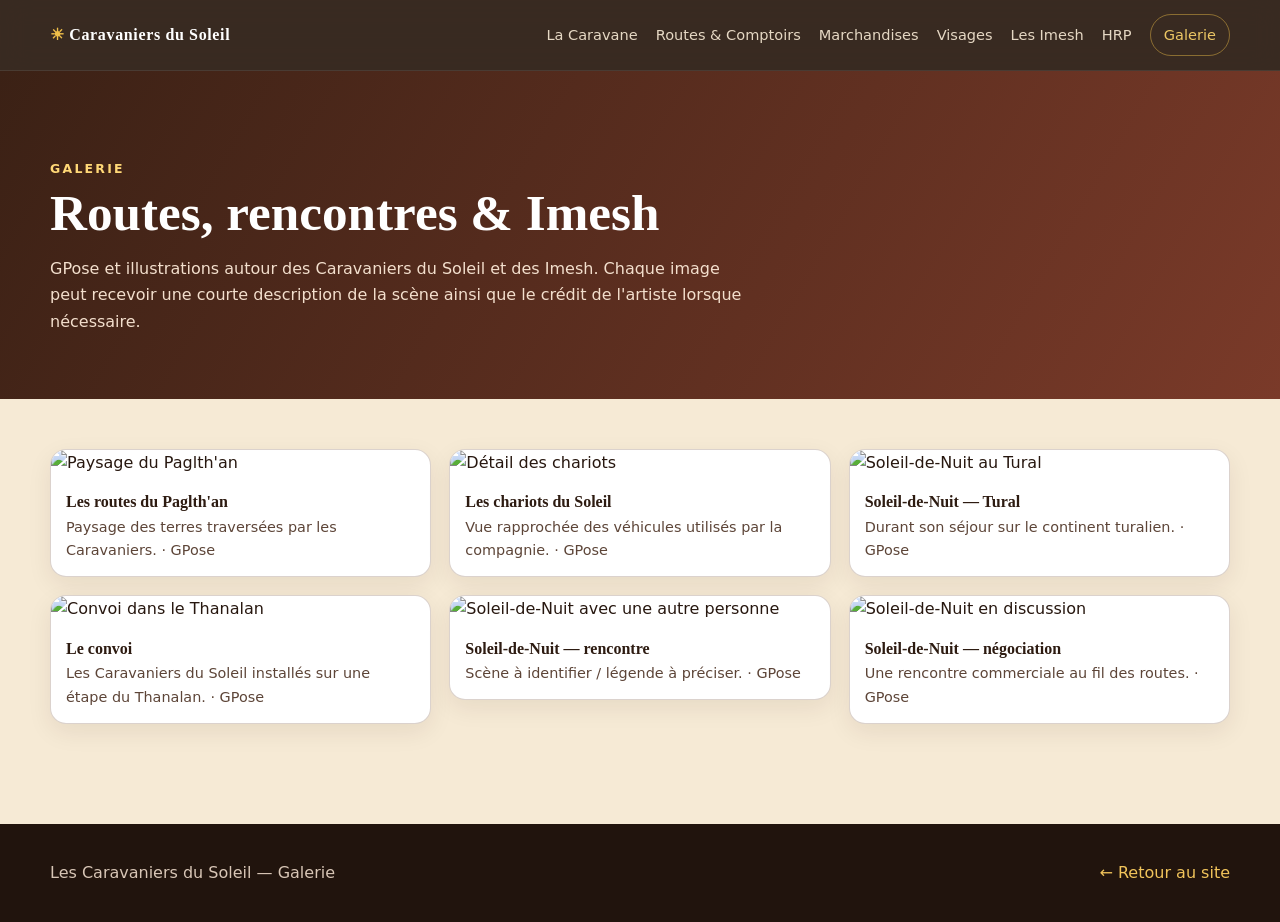
==== galerie.html @ c4981401 "Add files via upload" ====
<!doctype html>
<html lang="fr">
<head>
  <meta charset="utf-8" />
  <meta name="viewport" content="width=device-width, initial-scale=1" />
  <title>Galerie — Les Caravaniers du Soleil</title>
  <link rel="stylesheet" href="style.css" />
</head>
<body>
<header class="site-header">
  <div class="container nav">
    <a class="brand" href="index.html"><span>☀</span> Caravaniers du Soleil</a>
    <button class="menu-button" aria-label="Ouvrir le menu">Menu</button>
    <nav class="nav-links">
      <a href="index.html#caravane">La Caravane</a>
      <a href="index.html#routes">Routes & Comptoirs</a>
      <a href="index.html#marchandises">Marchandises</a>
      <a href="index.html#visages">Visages</a>
      <a href="imesh.html">Les Imesh</a>
      <a href="index.html#hrp">HRP</a>
      <a class="gallery-link" href="galerie.html">Galerie</a>
    </nav>
  </div>
</header>

<section class="gallery-hero">
  <div class="container">
    <div class="kicker" style="color:#ffd877">Galerie</div>
    <h1 class="section-title" style="margin-top:.4rem">Routes, rencontres & Imesh</h1>
    <p>GPose et illustrations autour des Caravaniers du Soleil et des Imesh. Chaque image peut recevoir une courte description de la scène ainsi que le crédit de l'artiste lorsque nécessaire.</p>
  </div>
</section>

<main class="container gallery-grid">
  <figure class="gallery-item"><img loading="lazy" src="assets/hero-paglthan.png" alt="Paysage du Paglth'an" /><figcaption><strong>Les routes du Paglth'an</strong>Paysage des terres traversées par les Caravaniers. · GPose</figcaption></figure>
  <figure class="gallery-item"><img loading="lazy" src="assets/caravane-large.png" alt="Convoi dans le Thanalan" /><figcaption><strong>Le convoi</strong>Les Caravaniers du Soleil installés sur une étape du Thanalan. · GPose</figcaption></figure>
  <figure class="gallery-item"><img loading="lazy" src="assets/caravane-detail.png" alt="Détail des chariots" /><figcaption><strong>Les chariots du Soleil</strong>Vue rapprochée des véhicules utilisés par la compagnie. · GPose</figcaption></figure>
  <figure class="gallery-item"><img loading="lazy" src="assets/soleil-duo.png" alt="Soleil-de-Nuit avec une autre personne" /><figcaption><strong>Soleil-de-Nuit — rencontre</strong>Scène à identifier / légende à préciser. · GPose</figcaption></figure>
  <figure class="gallery-item"><img loading="lazy" src="assets/soleil-tural.png" alt="Soleil-de-Nuit au Tural" /><figcaption><strong>Soleil-de-Nuit — Tural</strong>Durant son séjour sur le continent turalien. · GPose</figcaption></figure>
  <figure class="gallery-item"><img loading="lazy" src="assets/soleil-negociation.png" alt="Soleil-de-Nuit en discussion" /><figcaption><strong>Soleil-de-Nuit — négociation</strong>Une rencontre commerciale au fil des routes. · GPose</figcaption></figure>
</main>

<div class="lightbox" aria-hidden="true">
  <button class="lightbox-close" aria-label="Fermer">×</button>
  <div class="lightbox-inner"><img src="" alt="" /><div class="lightbox-caption"></div></div>
</div>
<footer class="footer"><div class="container"><span>Les Caravaniers du Soleil — Galerie</span><a href="index.html">← Retour au site</a></div></footer>
<script src="script.js"></script>
</body>
</html>
---- style.css ----
:root{
  --ink:#27170f;
  --paper:#f6ead5;
  --paper-2:#fff8ec;
  --sand:#d99a4e;
  --sun:#e8b33f;
  --terracotta:#a84d2f;
  --wine:#6f261f;
  --turquoise:#3f8d8c;
  --night:#1f2933;
  --line:rgba(90,52,28,.22);
  --shadow:0 16px 45px rgba(52,29,16,.16);
  --radius:22px;
}
*{box-sizing:border-box}
html{scroll-behavior:smooth}
body{margin:0;background:var(--paper);color:var(--ink);font-family:Inter,system-ui,-apple-system,BlinkMacSystemFont,"Segoe UI",sans-serif;line-height:1.65}
a{color:inherit}
img{max-width:100%;display:block}
.container{width:min(1180px,calc(100% - 40px));margin:auto}
.kicker{font-size:.78rem;letter-spacing:.18em;text-transform:uppercase;font-weight:800;color:var(--terracotta)}
.section-title{font-family:Georgia,"Times New Roman",serif;font-size:clamp(2rem,4vw,3.7rem);line-height:1.05;margin:.25rem 0 1rem}
.section-intro{max-width:760px;font-size:1.06rem;color:#60483a}

.site-header{position:sticky;top:0;z-index:50;background:rgba(36,22,14,.9);backdrop-filter:blur(14px);border-bottom:1px solid rgba(255,255,255,.08)}
.nav{display:flex;align-items:center;gap:24px;min-height:70px}
.brand{text-decoration:none;color:#fff;font-family:Georgia,serif;font-weight:700;letter-spacing:.04em;white-space:nowrap}
.brand span{color:#f0bf49}
.nav-links{margin-left:auto;display:flex;gap:18px;align-items:center;flex-wrap:wrap}
.nav-links a{text-decoration:none;color:#f8ead5;font-size:.91rem;opacity:.9}
.nav-links a:hover{color:#f3c956}
.nav-links .gallery-link{padding:.52rem .82rem;border:1px solid rgba(240,191,73,.5);border-radius:999px;color:#ffd76b}
.menu-button{display:none;margin-left:auto;background:none;border:1px solid rgba(255,255,255,.25);color:white;border-radius:10px;padding:.45rem .7rem}

.hero{min-height:82vh;display:grid;align-items:end;position:relative;background:url('assets/hero-paglthan.png') center/cover no-repeat;color:white}
.hero::before{content:"";position:absolute;inset:0;background:linear-gradient(90deg,rgba(27,14,8,.78) 0%,rgba(27,14,8,.42) 42%,rgba(27,14,8,.10) 72%),linear-gradient(0deg,rgba(27,14,8,.75) 0%,transparent 50%)}
.hero-content{position:relative;padding:100px 0 85px;max-width:780px}
.hero-mark{display:inline-flex;align-items:center;gap:.6rem;padding:.5rem .8rem;border:1px solid rgba(255,255,255,.35);border-radius:999px;background:rgba(0,0,0,.18);font-size:.78rem;letter-spacing:.14em;text-transform:uppercase}
.hero h1{font-family:Georgia,"Times New Roman",serif;font-size:clamp(3rem,7vw,6.6rem);line-height:.92;margin:1.2rem 0 1rem;text-shadow:0 8px 28px rgba(0,0,0,.35)}
.hero p{font-size:clamp(1rem,2vw,1.25rem);max-width:700px;color:#fff3df}
.hero-actions{display:flex;gap:12px;flex-wrap:wrap;margin-top:26px}
.btn{display:inline-flex;align-items:center;justify-content:center;text-decoration:none;border-radius:999px;padding:.82rem 1.15rem;font-weight:750;border:1px solid transparent}
.btn-primary{background:#efbd49;color:#3b2512}
.btn-secondary{border-color:rgba(255,255,255,.42);color:white;background:rgba(30,18,12,.25)}

.sunband{background:#2d1b11;color:#f7e7ce;padding:22px 0;border-top:1px solid rgba(255,255,255,.06);border-bottom:1px solid rgba(255,255,255,.06)}
.sunband .container{display:grid;grid-template-columns:repeat(3,1fr);gap:12px;text-align:center}
.sunband strong{display:block;color:#f2c353;font-family:Georgia,serif;font-size:1.15rem}
.sunband span{font-size:.86rem;opacity:.78}

section{padding:90px 0}
.alt{background:var(--paper-2)}
.split{display:grid;grid-template-columns:1.1fr .9fr;gap:54px;align-items:center}
.photo-card{border-radius:var(--radius);overflow:hidden;box-shadow:var(--shadow);position:relative;background:#43291c}
.photo-card img{width:100%;height:100%;object-fit:cover}
.photo-card.tall{aspect-ratio:4/3}
.photo-card.wide{aspect-ratio:16/10}
.caption{position:absolute;left:18px;right:18px;bottom:16px;padding:.75rem .9rem;border-radius:14px;background:rgba(35,20,12,.78);backdrop-filter:blur(8px);color:#fff1dc;font-size:.86rem}
.prose p{margin:.75rem 0;color:#584235}
.prose strong{color:#391f12}

.cards{display:grid;grid-template-columns:repeat(3,1fr);gap:20px;margin-top:34px}
.card{background:#fff8ed;border:1px solid var(--line);border-radius:18px;padding:24px;box-shadow:0 8px 25px rgba(80,44,20,.07)}
.card h3{font-family:Georgia,serif;margin:.3rem 0 .5rem;font-size:1.4rem}
.card .icon{font-size:1.7rem}
.card p{color:#665042;margin:0}

.route-wrap{margin-top:38px;background:#2b1a12;color:#fff0d9;border-radius:28px;padding:34px;box-shadow:var(--shadow)}
.route-network{display:grid;grid-template-columns:minmax(150px,.9fr) 68px minmax(170px,1fr) 82px minmax(210px,1.25fr) 72px minmax(170px,1fr);grid-template-areas:"thavnair linkthavnair dhayuz linkthanalan thanalan . ." ". . . . vesper vesperlink uldah" ". . return return return return return" "sea sea sea sea sea sea sea";gap:18px 12px;align-items:center}
.network-thavnair{grid-area:thavnair}.network-link-thavnair{grid-area:linkthavnair}.network-dhayuz{grid-area:dhayuz}.network-link-into-thanalan{grid-area:linkthanalan}.network-region{grid-area:thanalan}.network-vesper{grid-area:vesper;position:relative}.network-vesper::before{content:"↓";position:absolute;left:50%;top:-23px;transform:translateX(-50%);color:#f0bd47;font-size:1.45rem}.network-link-vesper-uldah{grid-area:vesperlink}.network-uldah{grid-area:uldah}.network-return{grid-area:return}.network-sea-branch{grid-area:sea}
.network-node{background:linear-gradient(180deg,rgba(255,255,255,.08),rgba(255,255,255,.025));border:1px solid rgba(255,255,255,.13);border-radius:18px;padding:18px;text-align:center;min-height:284px;display:flex;flex-direction:column;align-items:center}
.network-node-anchor{box-shadow:inset 0 0 0 1px rgba(240,189,71,.24)}
.network-node-hub{box-shadow:inset 0 0 0 1px rgba(240,189,71,.48),0 8px 24px rgba(0,0,0,.12)}
.route-thumb{display:block;width:112px;height:112px;margin:0 auto 16px;border-radius:50%;object-fit:cover;border:2px solid #f0bd47;box-shadow:0 8px 24px rgba(0,0,0,.22)}
.route-thumb-thavnair{object-position:50% 50%}.route-thumb-dhayuz{object-position:50% 50%}.route-thumb-uldah{object-position:42% 46%}.route-thumb-vesper{object-position:56% 45%}.route-thumb-tural{object-position:50% 48%}
.network-node strong,.network-stop strong,.network-region strong{display:block;color:#f4c95b;font-family:Georgia,serif;font-size:1.22rem;margin-bottom:.45rem}
.network-node small,.network-stop small{display:block;color:#e8d8c6;line-height:1.55}
.network-link{text-align:center;color:#f0bd47}.network-link span{display:block;font-size:2rem;line-height:1}.network-link small{display:block;margin-top:7px;color:#cdb9a3;font-size:.72rem;line-height:1.25}
.network-region{min-height:284px;border:1px solid rgba(240,189,71,.35);border-radius:20px;padding:24px;background:radial-gradient(circle at 30% 25%,rgba(240,189,71,.13),transparent 45%),rgba(255,255,255,.035);display:flex;flex-direction:column;justify-content:space-between}
.network-region-kicker{font-size:.7rem;letter-spacing:.16em;text-transform:uppercase;color:#d6aa55;font-weight:800}.network-region strong{font-size:1.6rem;margin-top:8px}.network-region p{margin:.45rem 0 0;color:#ead9c6;line-height:1.6}.network-region-path{margin-top:20px;padding-top:15px;border-top:1px solid rgba(255,255,255,.1);display:flex;align-items:center;justify-content:space-between;color:#d7c0a5;font-size:.82rem}.network-region-path b{color:#f0bd47;font-size:1.5rem}
.network-link-vesper-uldah{position:relative}
.network-return{border-top:1px solid rgba(255,255,255,.1);padding:16px 18px 0;display:flex;justify-content:flex-end;align-items:center;gap:14px;text-align:right}.network-return-arrow{font-size:1.9rem;color:#f0bd47}.network-return strong{display:block;color:#f4c95b;font-family:Georgia,serif}.network-return small{color:#d9c4ae}
.network-sea-branch{margin-top:6px;border-top:1px solid rgba(255,255,255,.12);padding-top:22px}.sea-branch-title{font-family:Georgia,serif;color:#f4c95b;margin-bottom:14px}.sea-branch-flow{display:grid;grid-template-columns:minmax(180px,.8fr) 64px minmax(145px,.65fr) 64px minmax(160px,.7fr);align-items:center;gap:10px}.network-node-compact{min-height:0;padding:16px;display:grid;grid-template-columns:82px 1fr;text-align:left;column-gap:15px;align-items:center}.network-node-compact .route-thumb{width:82px;height:82px;margin:0;grid-row:1/3}.network-node-compact strong,.network-node-compact small{grid-column:2}.network-stop{border:1px solid rgba(255,255,255,.13);border-radius:16px;padding:18px;text-align:center;background:rgba(255,255,255,.035)}.network-stop strong{font-size:1.05rem}.network-link-sea span{color:#64bce9}.network-sea-return{text-align:center;color:#64bce9}.network-sea-return span{display:block;font-size:1.8rem;line-height:1}.network-sea-return small{display:block;color:#c9dbe4;margin-top:6px}
.route-legend{display:flex;flex-wrap:wrap;gap:16px 28px;margin-top:24px;padding-top:18px;border-top:1px solid rgba(255,255,255,.1);color:#cfbaa4;font-size:.82rem}.route-legend b{color:#f0bd47;margin-right:7px;font-size:1.05rem}

.goods{display:grid;grid-template-columns:repeat(4,1fr);gap:16px;margin-top:32px}
.goods .good{border-top:4px solid var(--terracotta);background:#fff;border-radius:16px;padding:20px;border-left:1px solid var(--line);border-right:1px solid var(--line);border-bottom:1px solid var(--line)}
.good h3{font-family:Georgia,serif;margin:.2rem 0 .6rem}
.good p{font-size:.92rem;color:#654d40}

.faces{display:grid;grid-template-columns:1.15fr .85fr .85fr;gap:18px;margin-top:36px}
.face{min-height:390px;border-radius:22px;overflow:hidden;position:relative;background:#493123;box-shadow:var(--shadow)}
.face img{width:100%;height:100%;object-fit:cover}
.face.placeholder{display:grid;place-items:end;background:linear-gradient(145deg,#8e4b33,#2c1b13);padding:24px;color:white}
.face-info{position:absolute;inset:auto 0 0;padding:60px 22px 20px;background:linear-gradient(transparent,rgba(29,16,9,.94));color:white}
.face-info h3{font-family:Georgia,serif;font-size:1.6rem;margin:0}
.face-info span{color:#f2c353;font-size:.88rem}

.imesh-band{background:#7b3727;color:#fff3e0;position:relative;overflow:hidden}
.imesh-band::after{content:"";position:absolute;inset:0;background:radial-gradient(circle at 85% 20%,rgba(238,190,73,.28),transparent 30%);pointer-events:none}
.imesh-band .section-intro{color:#f1dbc9}
.imesh-quote{font-family:Georgia,serif;font-size:clamp(1.7rem,4vw,3rem);line-height:1.15;margin:28px 0 8px;color:#ffe19b}

.hrp-box{border:1px solid var(--line);border-radius:22px;padding:28px;background:#fff8ed;display:grid;grid-template-columns:1fr auto;gap:20px;align-items:center}

.footer{background:#21140d;color:#d8c6b6;padding:36px 0}
.footer .container{display:flex;justify-content:space-between;gap:20px;align-items:center}
.footer a{color:#f1c45b;text-decoration:none}

/* gallery */
.gallery-hero{padding:88px 0 48px;background:linear-gradient(120deg,#3b2115,#7a3a29);color:#fff}
.gallery-hero p{color:#f3dfcd;max-width:700px}
.gallery-grid{columns:3 320px;column-gap:18px;padding:50px 0 90px}
.gallery-item{break-inside:avoid;margin:0 0 18px;background:#fff;border-radius:16px;overflow:hidden;border:1px solid var(--line);box-shadow:0 8px 24px rgba(55,30,18,.08);cursor:zoom-in}
.gallery-item img{width:100%;height:auto}
.gallery-item figcaption{padding:13px 15px;color:#5d4538;font-size:.9rem}
.gallery-item figcaption strong{display:block;color:#2d1b11;font-family:Georgia,serif;font-size:1rem}
.lightbox{position:fixed;inset:0;background:rgba(10,6,4,.92);display:none;align-items:center;justify-content:center;z-index:100;padding:30px}
.lightbox.open{display:flex}
.lightbox-inner{max-width:min(1300px,96vw);max-height:92vh;display:grid;gap:12px}
.lightbox img{max-width:100%;max-height:82vh;margin:auto;border-radius:10px}
.lightbox-caption{color:#f5e4d0;text-align:center}
.lightbox-close{position:fixed;right:22px;top:18px;border:0;background:rgba(255,255,255,.1);color:white;border-radius:999px;width:44px;height:44px;font-size:1.35rem;cursor:pointer}

@media(max-width:900px){
  .menu-button{display:block}
  .nav-links{display:none;position:absolute;left:20px;right:20px;top:64px;background:#2b1a12;border:1px solid rgba(255,255,255,.12);border-radius:16px;padding:16px;box-shadow:var(--shadow)}
  .nav-links.open{display:grid}
  .split{grid-template-columns:1fr}
  .cards{grid-template-columns:1fr}
  .goods{grid-template-columns:1fr 1fr}
  .faces{grid-template-columns:1fr}
  .route-network{display:flex;flex-direction:column;align-items:stretch;gap:14px}
  .network-link{padding:2px 0}.network-link span{font-size:1.65rem}
  .network-link-thavnair span{transform:rotate(90deg)}
  .network-link-thavnair small{display:none}
  .network-link-into-thanalan span,.network-link-vesper-uldah span{transform:rotate(90deg)}
  .network-link-into-thanalan small,.network-link-vesper-uldah small{margin-top:3px}
  .network-vesper::before{position:static;display:block;transform:none;text-align:center;margin-bottom:-4px}
  .network-node{min-height:0}
  .route-thumb{width:104px;height:104px}
  .network-return{text-align:left;justify-content:flex-start;border-top:1px solid rgba(255,255,255,.1);padding:16px 0 0}
  .network-return-arrow{transform:rotate(45deg)}
  .sea-branch-flow{grid-template-columns:1fr;gap:12px}
  .network-link-sea span{transform:rotate(90deg);display:inline-block}
  .network-node-compact{grid-template-columns:84px 1fr}
  .sunband .container{grid-template-columns:1fr}
  .hrp-box{grid-template-columns:1fr}
}
@media(max-width:600px){
  .container{width:min(100% - 24px,1180px)}
  section{padding:66px 0}
  .hero{min-height:74vh}
  .hero h1{font-size:3.1rem}
  .goods{grid-template-columns:1fr}
  .footer .container{flex-direction:column;align-items:flex-start}
}

/* clickable site imagery */
#caravane .split{grid-template-columns:minmax(0,1.45fr) minmax(260px,.55fr);align-items:start}
.photo-block{margin:0;align-self:start}
.photo-block.square{max-width:380px;justify-self:end;width:100%}
.photo-block.wide{width:100%}
.zoomable-image{position:relative;display:block;width:100%;padding:0;border:0;background:#43291c;border-radius:18px;overflow:hidden;box-shadow:var(--shadow);cursor:zoom-in;text-align:left}
.photo-block.square .zoomable-image{aspect-ratio:1/1}
.photo-block.wide .zoomable-image{aspect-ratio:16/10}
.zoomable-image img{width:100%;height:100%;object-fit:cover;transition:transform .25s ease}
.zoomable-image:hover img{transform:scale(1.025)}
.zoom-hint{position:absolute;right:12px;bottom:12px;padding:.38rem .6rem;border-radius:999px;background:rgba(35,20,12,.78);color:#fff3df;font-size:.75rem;backdrop-filter:blur(8px);opacity:.88}
.caption-below{padding:.72rem .25rem 0;color:#705448;font-size:.86rem;line-height:1.45}

/* compact portrait cards */
.faces{grid-template-columns:repeat(3,minmax(0,1fr));max-width:900px;margin:36px auto 0;gap:20px}
.face{appearance:none;border:0;padding:0;text-align:left;min-height:0;aspect-ratio:4/5;cursor:pointer;color:inherit}
.face:focus-visible{outline:3px solid var(--sun);outline-offset:4px}
.face img{transition:transform .25s ease}
.face-brise-os img{object-position:50% 16%}
.face:hover img{transform:scale(1.025)}
.face-info{padding:48px 18px 16px}
.face-info h3{font-size:1.35rem}
.face-info small{display:block;margin-top:.38rem;color:#f7ead9;opacity:.72;font-size:.72rem}

/* portrait text modal */
.portrait-modal{position:fixed;inset:0;z-index:110;background:rgba(14,8,5,.76);display:none;align-items:center;justify-content:center;padding:24px;backdrop-filter:blur(8px)}
.portrait-modal.open{display:flex}
.portrait-modal-card{position:relative;width:min(620px,100%);background:var(--paper-2);border:1px solid var(--line);border-radius:24px;padding:34px;box-shadow:0 28px 80px rgba(0,0,0,.34)}
.portrait-modal-card h2{font-family:Georgia,"Times New Roman",serif;font-size:clamp(2rem,5vw,3rem);line-height:1;margin:.35rem 0 .6rem}
.portrait-modal-role{color:var(--terracotta);font-weight:800;margin-bottom:1rem}
.portrait-modal-description{margin:0;color:#584235;max-height:min(58vh,560px);overflow-y:auto;padding-right:8px;line-height:1.72}
.portrait-modal-description p{margin:0}
.portrait-modal-description p + p{margin-top:1.15rem}
.portrait-modal-close{position:absolute;top:14px;right:14px;width:40px;height:40px;border:1px solid var(--line);border-radius:999px;background:#fff8ed;color:var(--ink);font-size:1.35rem;cursor:pointer}

@media(max-width:900px){
  #caravane .split{grid-template-columns:1fr}
  .photo-block.square{max-width:420px;justify-self:start}
  .faces{grid-template-columns:repeat(3,minmax(0,1fr))}
}
@media(max-width:700px){
  .faces{grid-template-columns:1fr;max-width:360px}
  .face{aspect-ratio:4/5}
}

/* --- dedicated Imesh page --- */
.nav-links a.active{color:#ffd76b}
.imesh-teaser .imesh-preview{max-width:520px;justify-self:end}
.imesh-teaser .imesh-caption{color:#f3dfcf}

.imesh-hero{min-height:68vh;display:grid;align-items:end;position:relative;background:url('assets/hero-imesh-landscape.jpg') center 48%/cover no-repeat;color:white}
.imesh-hero::before{content:"";position:absolute;inset:0;background:linear-gradient(90deg,rgba(35,13,8,.84) 0%,rgba(53,23,15,.55) 48%,rgba(53,23,15,.18) 78%),linear-gradient(0deg,rgba(43,17,11,.82) 0%,transparent 58%)}
.imesh-hero-content{position:relative;padding:110px 0 82px;max-width:820px}
.imesh-hero h1{font-family:Georgia,"Times New Roman",serif;font-size:clamp(4rem,10vw,8rem);line-height:.9;margin:1.1rem 0 .3rem;text-shadow:0 8px 28px rgba(0,0,0,.35)}
.imesh-hero-subtitle{font-family:Georgia,serif;font-size:clamp(1.7rem,4vw,3rem);color:#ffe09b;margin:.3rem 0 1.2rem}
.imesh-hero p:not(.imesh-hero-subtitle){font-size:1.12rem;max-width:720px;color:#fff0df}

.imesh-subnav{position:sticky;top:70px;z-index:35;background:#4d2118;border-top:1px solid rgba(255,255,255,.08);border-bottom:1px solid rgba(255,255,255,.08);box-shadow:0 10px 28px rgba(46,20,12,.12)}
.imesh-subnav .container{display:flex;gap:6px;overflow-x:auto;padding-top:10px;padding-bottom:10px;scrollbar-width:thin}
.imesh-subnav a{flex:0 0 auto;text-decoration:none;color:#f8e8d5;padding:.5rem .72rem;border-radius:999px;font-size:.82rem;white-space:nowrap}
.imesh-subnav a:hover{background:rgba(255,255,255,.09);color:#ffd76b}

.imesh-lore-section{scroll-margin-top:122px}
.lore-lead-grid,.lore-grid{display:grid;grid-template-columns:minmax(0,1.2fr) minmax(280px,.8fr);gap:54px;align-items:start}
.lore-facts{display:grid;gap:1px;background:var(--line);border:1px solid var(--line);border-radius:22px;overflow:hidden;box-shadow:var(--shadow)}
.lore-facts div{display:grid;grid-template-columns:1fr 1.2fr;gap:20px;background:#fff9ef;padding:17px 20px}
.lore-facts span{font-size:.78rem;text-transform:uppercase;letter-spacing:.1em;color:#9a5b3d;font-weight:800}
.lore-facts strong{font-family:Georgia,serif;font-size:1rem}
.lore-quote{margin:0;background:#6f2d22;color:#fff1df;border-radius:26px;padding:38px;box-shadow:var(--shadow);font-family:Georgia,serif;font-size:clamp(1.8rem,4vw,3rem);line-height:1.12;position:relative}
.lore-quote span{display:block;font-family:Inter,sans-serif;font-size:.75rem;letter-spacing:.18em;text-transform:uppercase;color:#ffd877;margin-bottom:1rem;font-weight:800}
.lore-quote small{display:block;font-family:Inter,sans-serif;font-size:.85rem;line-height:1.55;color:#eed7c5;margin-top:1.2rem}
.lore-card-grid{display:grid;gap:18px;margin-top:30px}.lore-card-grid.three{grid-template-columns:repeat(3,1fr)}.lore-card-grid.four{grid-template-columns:repeat(4,1fr)}
.lore-card,.lore-card-stack .lore-card{background:#fff8ed;border:1px solid var(--line);border-radius:18px;padding:24px;box-shadow:0 8px 25px rgba(80,44,20,.06)}
.lore-card h3{font-family:Georgia,serif;margin:.1rem 0 .55rem;font-size:1.3rem}.lore-card p{margin:0;color:#665042}
.lore-card-stack{display:grid;gap:18px}
.lore-highlight{margin-top:26px;padding:20px 22px;border-left:4px solid var(--sun);background:#fff8ed;border-radius:0 16px 16px 0;color:#5f4638}
.shaman-panel{margin-top:30px;display:grid;grid-template-columns:280px 1fr;gap:28px;background:#2c1b13;color:#f7e8d3;border-radius:24px;padding:30px;align-items:center}
.shaman-panel h3{font-family:Georgia,serif;font-size:1.8rem;margin:.3rem 0 0}.shaman-panel p{margin:0;color:#e5d2c0}

.imesh-figures{display:grid;grid-template-columns:repeat(3,1fr);gap:20px;margin-top:34px}
.imesh-figure{background:#fff8ed;border:1px solid var(--line);border-radius:22px;overflow:hidden;box-shadow:0 10px 30px rgba(80,44,20,.09)}
.imesh-figure img{width:100%;aspect-ratio:4/3;object-fit:cover;object-position:50% 20%}
.imesh-figure:nth-child(2) img{object-position:50% 18%}.imesh-figure:nth-child(3) img{object-position:50% 15%}
.imesh-figure div{padding:20px}.imesh-figure h3{font-family:Georgia,serif;font-size:1.45rem;margin:0}.imesh-figure span{display:block;color:var(--terracotta);font-size:.84rem;font-weight:800;margin:.25rem 0 .75rem}.imesh-figure p{margin:0;color:#665042;font-size:.94rem}

.imesh-caravan-link{background:#54251b;color:#fff0df;position:relative;overflow:hidden}.imesh-caravan-link::after{content:"";position:absolute;inset:0;background:radial-gradient(circle at 88% 20%,rgba(232,179,63,.22),transparent 34%);pointer-events:none}.imesh-caravan-link .container{position:relative;z-index:1}.imesh-caravan-link .section-title{color:white}.imesh-caravan-link p{color:#efd9c7}.dark-caption{color:#f1dbc9}

@media(max-width:900px){
  .imesh-subnav{top:64px}
  .lore-lead-grid,.lore-grid{grid-template-columns:1fr}
  .lore-card-grid.three,.lore-card-grid.four{grid-template-columns:1fr 1fr}
  .imesh-figures{grid-template-columns:1fr 1fr}
  .shaman-panel{grid-template-columns:1fr}
  .imesh-teaser .imesh-preview{justify-self:start;max-width:520px}
}
@media(max-width:650px){
  .lore-card-grid.three,.lore-card-grid.four,.imesh-figures{grid-template-columns:1fr}
  .lore-facts div{grid-template-columns:1fr;gap:4px}
  .imesh-hero{min-height:60vh}.imesh-hero-content{padding:88px 0 58px}
  .imesh-subnav{top:64px}
}

/* Imesh lore additions */
.name-ribbon{margin-top:28px;padding:18px 22px;border:1px solid var(--line);border-radius:18px;background:#fff8ed;font-family:Georgia,serif;color:#6f2d22;line-height:1.7;text-align:center;box-shadow:0 8px 25px rgba(80,44,20,.05)}
.section-intro{max-width:900px;color:#665042;margin:-.2rem 0 1.4rem}

/* Imesh layout balancing */
.lore-grid-balanced-quote{align-items:stretch}
.lore-grid-balanced-quote .lore-quote{height:100%;display:flex;flex-direction:column;justify-content:center}
.compact-stack{align-self:start}
.lore-wide-card{margin-top:28px;background:#fff8ed;border:1px solid var(--line);border-radius:18px;padding:24px 28px;box-shadow:0 8px 25px rgba(80,44,20,.06);display:grid;grid-template-columns:minmax(210px,.42fr) minmax(0,1fr);gap:28px;align-items:start}
.lore-wide-card h3{font-family:Georgia,serif;margin:.05rem 0;font-size:1.3rem}
.lore-wide-card p{margin:0;color:#665042}
#noms .name-ribbon{margin-top:18px}
@media(max-width:900px){
  .lore-wide-card{grid-template-columns:1fr;gap:8px}
  .lore-grid-balanced-quote .lore-quote{height:auto}
}

/* Credits & inspirations */
.credits-copy{width:100%;margin-top:24px;display:grid;grid-template-columns:repeat(2,minmax(0,1fr));gap:56px}
.credits-column{min-width:0}
.credits-copy p{margin:0;color:#665042;font-size:1rem;line-height:1.75}
.credits-copy p + p{margin-top:14px}
.credits-copy a{color:var(--wine);text-decoration-thickness:1px;text-underline-offset:3px}
.credits-copy a:hover{color:var(--terracotta)}
.credits-copy .credits-note{margin-top:12px;font-size:.92rem;font-style:italic;color:#82685a}
@media(max-width:800px){
  .credits-copy{grid-template-columns:1fr;gap:14px}
}

/* Esthétique : composition plus légère, sans une bulle autour de chaque idée */
#esthetique .lore-card-grid.two{
  grid-template-columns:repeat(2,minmax(0,1fr));
  gap:0 42px;
  margin-top:28px;
  border-top:1px solid var(--line);
}
#esthetique .lore-card-grid.two + .lore-card-grid.two{
  margin-top:8px;
}
#esthetique .lore-card{
  background:transparent;
  border:0;
  border-radius:0;
  box-shadow:none;
  padding:24px 0 18px;
}
#esthetique .lore-card:nth-child(2){
  border-left:1px solid var(--line);
  padding-left:42px;
}
#esthetique .lore-card p + p{
  margin-top:.85rem;
}

/* Les cornes : note pleine largeur, alignée avec le reste de la section */
#esthetique .lore-wide-card{
  width:100%;
  margin:18px 0 0;
  padding:24px 0 0;
  background:transparent;
  border:0;
  border-top:1px solid var(--line);
  border-radius:0;
  box-shadow:none;
  grid-template-columns:minmax(190px,.32fr) minmax(0,1fr);
  gap:42px;
}

@media(max-width:900px){
  #esthetique .lore-card-grid.two{
    grid-template-columns:1fr;
    gap:0;
  }
  #esthetique .lore-card:nth-child(2){
    border-left:0;
    border-top:1px solid var(--line);
    padding-left:0;
  }
  #esthetique .lore-wide-card{
    grid-template-columns:1fr;
    gap:8px;
  }
}

/* Portraits Imesh : même interaction que les visages des Caravaniers */
.imesh-faces{margin-top:34px}

/* cadrage des nouveaux portraits Imesh */
.face-plume-argent img{object-position:50% 22%}
.face-chante-lames img{object-position:50% 18%}

/* Patronymes : exemples éditoriaux plutôt qu'une succession de cartes */
.patronym-stories{
  margin-top:34px;
  border-top:1px solid var(--line);
  border-bottom:1px solid var(--line);
  padding:26px 0 8px;
}
.patronym-stories h3{
  font-family:Georgia,serif;
  font-size:1.45rem;
  margin:0 0 10px;
}
.patronym-story{
  display:grid;
  grid-template-columns:minmax(180px,.3fr) minmax(0,1fr);
  gap:34px;
  padding:16px 0;
  border-top:1px solid rgba(119,82,58,.18);
  align-items:start;
}
.patronym-story:first-of-type{border-top:0}
.patronym-story strong{font-family:Georgia,serif;color:var(--wine);font-size:1.05rem}
.patronym-story span{color:#665042;line-height:1.7}
@media(max-width:650px){
  .patronym-story{grid-template-columns:1fr;gap:5px}
}

/* Identity: denser editorial treatment for the expanded gender lore */
.identity-details{margin-top:38px}
.identity-editorial{border-top:1px solid var(--line);padding:25px 0 4px}
.identity-editorial h3{font-family:Georgia,serif;color:var(--wine);font-size:1.35rem;margin:0 0 14px}
.identity-editorial p{color:#665042;line-height:1.72;margin:0}
.identity-editorial p + p{margin-top:.9rem}
.identity-editorial-grid{display:grid;grid-template-columns:repeat(2,minmax(0,1fr));gap:48px;margin-top:26px}
.gender-lexicon{display:grid;grid-template-columns:repeat(2,minmax(0,1fr));gap:0 42px}
.gender-lexicon>div{display:grid;grid-template-columns:minmax(135px,.42fr) minmax(0,.58fr);gap:16px;padding:11px 0;border-top:1px solid rgba(119,82,58,.16);align-items:start}
.gender-lexicon>div:nth-child(-n+2){border-top:0}
.gender-lexicon strong{font-family:Georgia,serif;color:var(--wine)}
.gender-lexicon span{color:#665042;line-height:1.5}
.identity-language{margin-top:30px;display:grid;grid-template-columns:minmax(190px,.32fr) minmax(0,1fr);gap:42px}
.identity-language h3{margin:0}
@media(max-width:800px){
  .identity-editorial-grid,.gender-lexicon,.identity-language{grid-template-columns:1fr}
  .gender-lexicon>div:nth-child(2){border-top:1px solid rgba(119,82,58,.16)}
  .identity-language{gap:10px}
}
@media(max-width:520px){.gender-lexicon>div{grid-template-columns:1fr;gap:3px}}

/* Identity: language block uses a stacked heading, not a two-column split */
.identity-language{
  display:block;
}
.identity-language h3{
  margin:0 0 14px;
}

/* Identity cards: paragraph rhythm without manual <br> tags */
#identite .lore-card-stack .lore-card p{
  line-height:1.72;
}
#identite .lore-card-stack .lore-card p + p{
  margin-top:1.08rem;
}

/* Route network v2 — visual node map */
.route-map-wrap{padding:28px;background:#2b1a12}
.trade-map{position:relative}
.trade-map-heading{display:flex;justify-content:space-between;gap:24px;align-items:end;padding:0 4px 18px;border-bottom:1px solid rgba(255,255,255,.1)}
.trade-map-kicker{display:block;color:#d6aa55;font-size:.7rem;font-weight:800;letter-spacing:.16em;text-transform:uppercase;margin-bottom:4px}
.trade-map-heading h3{font-family:Georgia,serif;color:#fff2dc;font-size:1.65rem;margin:0}
.trade-map-legend{display:flex;flex-wrap:wrap;justify-content:flex-end;gap:10px 18px;color:#d8c6b5;font-size:.76rem}
.trade-map-legend span{display:flex;align-items:center;gap:7px;white-space:nowrap}
.legend-line{display:inline-block;width:28px;height:0;border-top:3px solid #f0bd47;border-radius:999px}
.legend-line.return{border-top-style:dashed;opacity:.8}.legend-line.sea{border-color:#65bde9}
.trade-map-canvas{position:relative;max-width:1120px;height:610px;margin:18px auto 0}
.trade-map-lines{position:absolute;inset:0;width:100%;height:100%;overflow:visible;z-index:0}
.map-line{fill:none;stroke-width:4;stroke-linecap:round;stroke-linejoin:round;vector-effect:non-scaling-stroke}
.map-line.land{stroke:#f0bd47}.map-line.return{stroke:#d9a84a;stroke-dasharray:10 10;opacity:.88}.map-line.sea{stroke:#65bde9}
.marker-land{fill:#f0bd47}.marker-sea{fill:#65bde9}
.map-node,.map-region,.map-stop{position:absolute;z-index:2}
.map-node{width:170px;display:grid;justify-items:center;text-align:center;gap:9px}
.map-node img{width:118px;height:118px;object-fit:cover;border-radius:50%;border:3px solid #f0bd47;box-shadow:0 8px 24px rgba(0,0,0,.28);background:#4a3021}
.map-node strong,.map-region strong,.map-stop strong{display:block;font-family:Georgia,serif;color:#f4c95b;font-size:1.08rem;line-height:1.12}
.map-node small,.map-stop small{display:block;color:#d9c6b4;font-size:.72rem;margin-top:4px;line-height:1.25}
.map-node.anchor img{box-shadow:0 0 0 6px rgba(240,189,71,.10),0 8px 24px rgba(0,0,0,.28)}
.map-node.hub img{width:130px;height:130px;box-shadow:0 0 0 7px rgba(240,189,71,.14),0 10px 28px rgba(0,0,0,.32)}
.map-region{width:210px;min-height:190px;padding:22px;border:1px solid rgba(240,189,71,.46);border-radius:24px;background:radial-gradient(circle at 20% 10%,rgba(240,189,71,.16),transparent 40%),#3a251b;box-shadow:0 12px 30px rgba(0,0,0,.18);display:flex;flex-direction:column;justify-content:center;text-align:center}
.region-eyebrow{color:#d9ab54;font-size:.65rem;font-weight:800;letter-spacing:.14em;text-transform:uppercase}.map-region strong{font-size:1.55rem;margin:.35rem 0 .55rem}.map-region p{color:#ead9c6;font-size:.85rem;line-height:1.48;margin:0}.region-note{display:block;color:#bfa892;font-size:.7rem;line-height:1.35;margin-top:12px;padding-top:11px;border-top:1px solid rgba(255,255,255,.08)}
.map-stop{width:164px;padding:14px 16px;border-radius:18px;border:1px solid rgba(101,189,233,.42);background:#34231b;display:flex;align-items:center;gap:10px;text-align:left;box-shadow:0 8px 22px rgba(0,0,0,.18)}
.stop-icon{font-size:1.35rem;color:#65bde9}.map-stop strong{font-size:.95rem}.map-node.compact img{width:105px;height:105px}
.node-thavnair{left:1.5%;top:72px}.node-dhayuz{left:24%;top:72px}.node-thanalan{left:45%;top:64px}.node-vesper{left:70%;top:72px}.node-uldah{right:0;top:230px}.node-limsa{left:62%;top:450px}.node-tural{left:35%;top:430px}
.route-label{position:absolute;z-index:1;padding:4px 8px;border-radius:999px;background:#2b1a12;color:#cdb9a3;font-size:.66rem;letter-spacing:.02em;white-space:nowrap}
.label-thav{left:18%;top:142px}.label-outbound{left:52%;top:138px}.label-return{left:54%;top:345px}.label-sea{left:55%;top:486px;color:#a9d8ef}
.trade-map-summary{display:grid;grid-template-columns:1fr 1fr;gap:12px;margin-top:8px;padding-top:18px;border-top:1px solid rgba(255,255,255,.1);color:#d7c3af;font-size:.76rem;line-height:1.45}.trade-map-summary span{background:rgba(255,255,255,.035);border:1px solid rgba(255,255,255,.08);border-radius:14px;padding:10px 12px}.trade-map-summary strong{color:#f2c45c}

@media(max-width:900px){
  .route-map-wrap{padding:22px 18px}.trade-map-heading{align-items:flex-start;flex-direction:column}.trade-map-legend{justify-content:flex-start}
  .trade-map-canvas{height:auto;display:grid;grid-template-columns:1fr;gap:12px;margin-top:18px}
  .trade-map-lines,.route-label{display:none}
  .map-node,.map-region,.map-stop{position:relative!important;left:auto!important;right:auto!important;top:auto!important;width:100%}
  .map-node{grid-template-columns:92px 1fr;justify-items:start;text-align:left;align-items:center;padding:14px;border:1px solid rgba(255,255,255,.1);border-radius:18px;background:rgba(255,255,255,.035)}
  .map-node img,.map-node.hub img,.map-node.compact img{width:82px;height:82px;margin:0}.map-region{min-height:0;text-align:left}.map-stop{width:100%}
  .node-thavnair{order:1}.node-dhayuz{order:2}.node-thanalan{order:3}.node-vesper{order:4}.node-uldah{order:5}.node-limsa{order:6}.node-tural{order:7}
  .trade-map-summary{grid-template-columns:1fr}
}

.trade-map-summary em{font-style:normal;color:#7f6856;padding:0 .4rem}

/* Route network — logistics and travel-time notes */
.trade-map-summary .route-summary-card{
  background:rgba(255,255,255,.035);
  border:1px solid rgba(255,255,255,.08);
  border-radius:16px;
  padding:16px 18px;
}
.trade-map-summary .route-summary-card>strong{
  display:block;
  color:#f2c45c;
  font-family:Georgia,serif;
  font-size:1.02rem;
  margin-bottom:.65rem;
}
.trade-map-summary .route-summary-card p{
  margin:.45rem 0 0;
  color:#d7c3af;
  line-height:1.58;
}
.trade-map-summary .route-summary-card b{color:#f0dfcc;font-weight:700}
.route-duration-note{
  margin-top:.75rem!important;
  padding-top:.7rem;
  border-top:1px solid rgba(255,255,255,.08);
  color:#bda894!important;
  font-size:.72rem;
}
.trade-flow-note{
  margin-top:14px;
  padding:18px 20px;
  border-left:3px solid #f0bd47;
  border-radius:0 16px 16px 0;
  background:rgba(240,189,71,.065);
}
.trade-flow-note strong{
  display:block;
  color:#f2c45c;
  font-family:Georgia,serif;
  font-size:1.08rem;
  margin-bottom:.45rem;
}
.trade-flow-note p{margin:0;color:#d7c3af;font-size:.8rem;line-height:1.62}
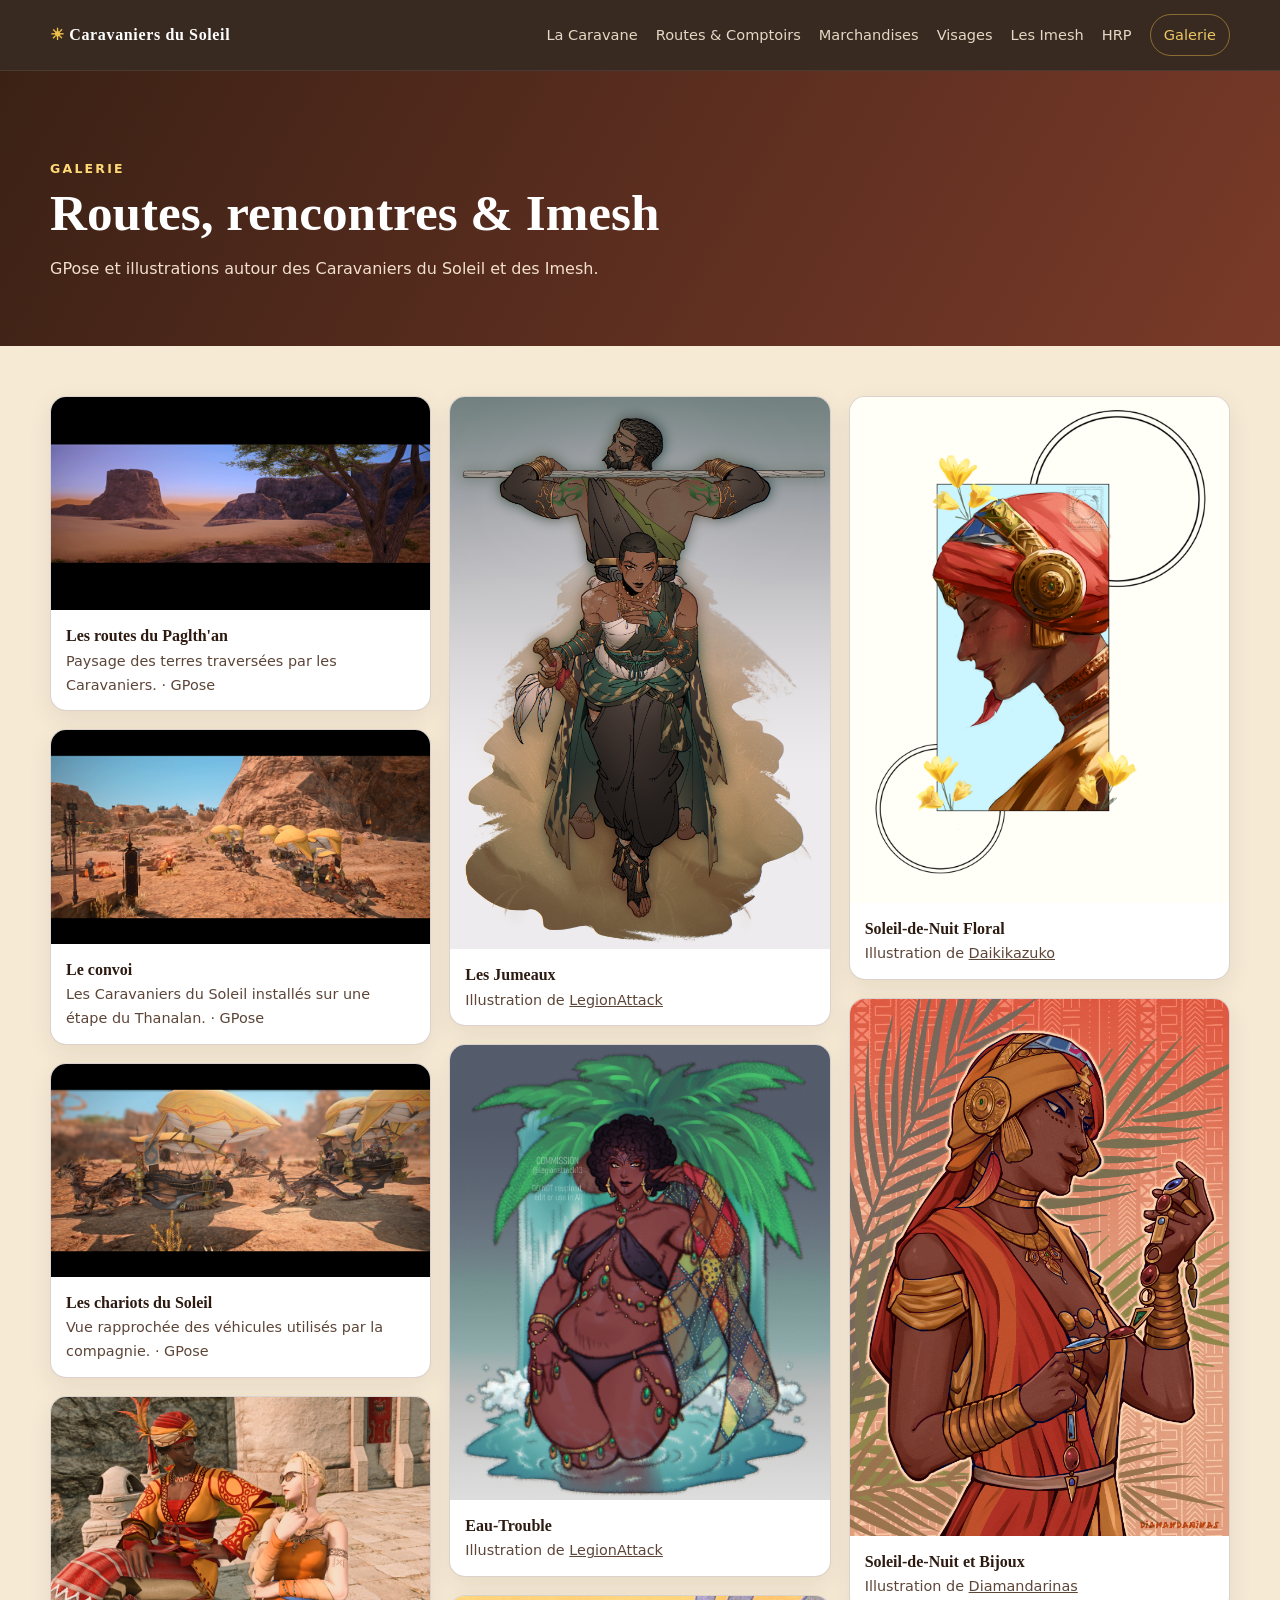
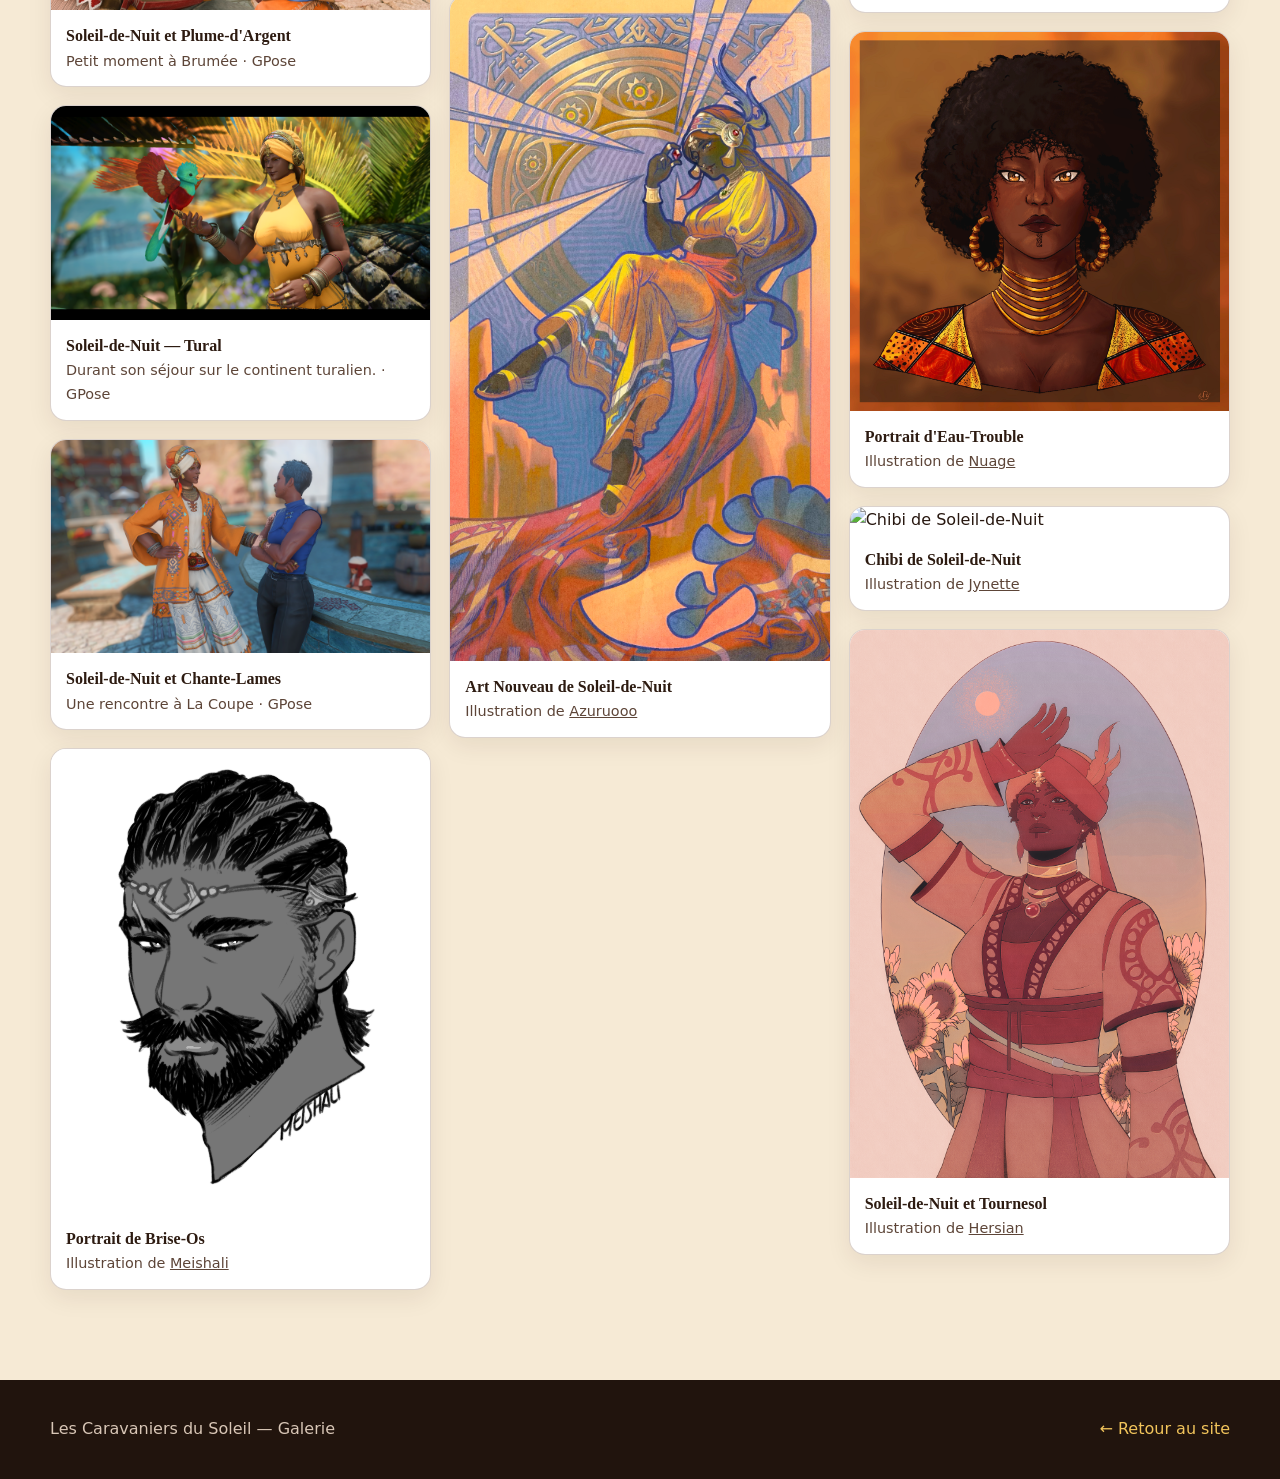
==== commit a69b3a39: "Add files via upload" ====
--- a/galerie.html
+++ b/galerie.html
@@ -27,7 +27,7 @@
   <div class="container">
     <div class="kicker" style="color:#ffd877">Galerie</div>
     <h1 class="section-title" style="margin-top:.4rem">Routes, rencontres & Imesh</h1>
-    <p>GPose et illustrations autour des Caravaniers du Soleil et des Imesh. Chaque image peut recevoir une courte description de la scène ainsi que le crédit de l'artiste lorsque nécessaire.</p>
+    <p>GPose et illustrations autour des Caravaniers du Soleil et des Imesh.</p>
   </div>
 </section>
 
@@ -35,9 +35,18 @@
   <figure class="gallery-item"><img loading="lazy" src="assets/hero-paglthan.png" alt="Paysage du Paglth'an" /><figcaption><strong>Les routes du Paglth'an</strong>Paysage des terres traversées par les Caravaniers. · GPose</figcaption></figure>
   <figure class="gallery-item"><img loading="lazy" src="assets/caravane-large.png" alt="Convoi dans le Thanalan" /><figcaption><strong>Le convoi</strong>Les Caravaniers du Soleil installés sur une étape du Thanalan. · GPose</figcaption></figure>
   <figure class="gallery-item"><img loading="lazy" src="assets/caravane-detail.png" alt="Détail des chariots" /><figcaption><strong>Les chariots du Soleil</strong>Vue rapprochée des véhicules utilisés par la compagnie. · GPose</figcaption></figure>
-  <figure class="gallery-item"><img loading="lazy" src="assets/soleil-duo.png" alt="Soleil-de-Nuit avec une autre personne" /><figcaption><strong>Soleil-de-Nuit — rencontre</strong>Scène à identifier / légende à préciser. · GPose</figcaption></figure>
+  <figure class="gallery-item"><img loading="lazy" src="assets/soleil-duo.png" alt="Soleil-de-Nuit avec une autre personne" /><figcaption><strong>Soleil-de-Nuit et Plume-d'Argent</strong>Petit moment à Brumée · GPose</figcaption></figure>
   <figure class="gallery-item"><img loading="lazy" src="assets/soleil-tural.png" alt="Soleil-de-Nuit au Tural" /><figcaption><strong>Soleil-de-Nuit — Tural</strong>Durant son séjour sur le continent turalien. · GPose</figcaption></figure>
-  <figure class="gallery-item"><img loading="lazy" src="assets/soleil-negociation.png" alt="Soleil-de-Nuit en discussion" /><figcaption><strong>Soleil-de-Nuit — négociation</strong>Une rencontre commerciale au fil des routes. · GPose</figcaption></figure>
+  <figure class="gallery-item"><img loading="lazy" src="assets/soleil-negociation.png" alt="Soleil-de-Nuit en discussion" /><figcaption><strong>Soleil-de-Nuit et Chante-Lames</strong>Une rencontre à La Coupe · GPose</figcaption></figure>
+  <figure class="gallery-item"><img loading="lazy" src="assets/Sokar-Meishali.png" alt="Portrait de Brise-Os" /><figcaption><strong>Portrait de Brise-Os</strong>Illustration de <a href="https://www.patreon.com/cw/Meishali?l=fr-FR" target="_blank">Meishali</a></figcaption></figure>
+  <figure class="gallery-item"><img loading="lazy" src="assets/SokaretKyathi-LegionAttack.png" alt="Duo Brise-Os et Chante-Lames" /><figcaption><strong>Les Jumeaux</strong>Illustration de <a href="https://vgen.co/legionattack13" target="_blank">LegionAttack</a></figcaption></figure>
+  <figure class="gallery-item"><img loading="lazy" src="assets/Tarek-LegionAttackWM.png" alt="Eau-Trouble" /><figcaption><strong>Eau-Trouble</strong>Illustration de <a href="https://vgen.co/legionattack13" target="_blank">LegionAttack</a></figcaption></figure>
+  <figure class="gallery-item"><img loading="lazy" src="assets/Tia-Azuruooo.png" alt="Soleil-de-Nuit" /><figcaption><strong>Art Nouveau de Soleil-de-Nuit</strong>Illustration de <a href="https://vgen.co/azuruooo" target="_blank">Azuruooo</a></figcaption></figure>
+  <figure class="gallery-item"><img loading="lazy" src="assets/Tia-Daikikazuko.jpg" alt="Soleil-de-Nuit Floral" /><figcaption><strong>Soleil-de-Nuit Floral</strong>Illustration de <a href="https://vgen.co/Daikikazuko" target="_blank">Daikikazuko</a></figcaption></figure>
+  <figure class="gallery-item"><img loading="lazy" src="assets/Tia-Diamandarinas.png" alt="Soleil-de-Nuit et Bijoux" /><figcaption><strong>Soleil-de-Nuit et Bijoux</strong>Illustration de <a href="https://vgen.co/diamandarinas" target="_blank">Diamandarinas</a></figcaption></figure>
+  <figure class="gallery-item"><img loading="lazy" src="assets/TarekEau-Trouble-Nuage.jpg" alt="Portrait d'Eau-Trouble" /><figcaption><strong>Portrait d'Eau-Trouble</strong>Illustration de <a href="https://vgen.co/Nuage6355" target="_blank">Nuage</a></figcaption></figure>
+  <figure class="gallery-item"><img loading="lazy" src="assets/Tia-Jynette-transparent.png" alt="Chibi de Soleil-de-Nuit" /><figcaption><strong>Chibi de Soleil-de-Nuit</strong>Illustration de <a href="https://jynette.carrd.co/" target="_blank">Jynette</a></figcaption></figure>
+  <figure class="gallery-item"><img loading="lazy" src="assets/Tia-Hersian.png" alt="Soleil-de-Nuit et Tournesol" /><figcaption><strong>Soleil-de-Nuit et Tournesol</strong>Illustration de <a href="https://vgen.co/herssian" target="_blank">Hersian</a></figcaption></figure>
 </main>
 
 <div class="lightbox" aria-hidden="true">
--- a/style.css
+++ b/style.css
@@ -499,3 +499,373 @@
   margin-bottom:.45rem;
 }
 .trade-flow-note p{margin:0;color:#d7c3af;font-size:.8rem;line-height:1.62}
+
+
+/* Relais & partenaires — vignette éditoriale entourée par le texte */
+.relay-partners{display:block}
+.relay-partners-copy{display:flow-root}
+.relay-partners-photo{
+  float:left;
+  width:300px;
+  max-width:34%;
+  margin:.25rem 30px 16px 0;
+}
+.relay-partners-photo .zoomable-image{
+  aspect-ratio:4/3;
+  border-radius:18px;
+}
+.relay-partners-photo .zoomable-image img{
+  width:100%;
+  height:100%;
+  object-fit:cover;
+  object-position:center;
+}
+.relay-partners-photo .caption-below{
+  font-size:.78rem;
+  line-height:1.45;
+  margin-top:.55rem;
+}
+.relay-partners-copy p{line-height:1.72}
+@media (max-width:980px){
+  .relay-partners-photo{width:250px;max-width:38%;margin-right:24px}
+}
+@media (max-width:680px){
+  .relay-partners-photo{float:none;width:100%;max-width:360px;margin:1rem auto 1.35rem}
+  .relay-partners-photo .zoomable-image{aspect-ratio:16/10}
+}
+
+/* Index v8 — marchandises : contenu plus détaillé sans bulles surdimensionnées */
+#marchandises .goods{grid-template-columns:repeat(6,1fr);align-items:stretch}
+#marchandises .good{grid-column:span 2}
+#marchandises .good:nth-child(4){grid-column:2 / span 2}
+#marchandises .good:nth-child(5){grid-column:4 / span 2}
+.goods-cycle-note{margin-top:22px;padding:22px 26px;border-left:4px solid var(--terracotta);background:rgba(255,255,255,.58);border-radius:0 16px 16px 0;line-height:1.7}
+.goods-cycle-note strong{display:block;font-family:Georgia,serif;font-size:1.25rem;margin-bottom:.35rem}
+.goods-cycle-note p{margin:0}
+@media(max-width:900px){
+  #marchandises .goods{grid-template-columns:1fr 1fr}
+  #marchandises .good,#marchandises .good:nth-child(4),#marchandises .good:nth-child(5){grid-column:auto}
+  #marchandises .good:last-child{grid-column:1 / -1}
+}
+@media(max-width:620px){
+  #marchandises .goods{grid-template-columns:1fr}
+  #marchandises .good:last-child{grid-column:auto}
+}
+
+/* Index v9 — Marchandises : lecture éditoriale des flux */
+#marchandises .section-intro{max-width:880px}
+.goods-origin{margin-top:34px;padding:12px 0 0;display:grid;grid-template-columns:minmax(260px,.8fr) minmax(0,1.45fr);gap:30px 54px;align-items:start}
+.goods-origin-heading h3,.goods-market h3{font-family:Georgia,serif;color:var(--ink);margin:.3rem 0 .65rem}
+.goods-origin-heading h3{font-size:1.75rem}
+.goods-origin-heading p,.goods-origin-flow p,.goods-market p{line-height:1.68;margin:.35rem 0 0}
+.goods-label{display:block;color:var(--terracotta);font-size:.72rem;font-weight:800;letter-spacing:.13em;text-transform:uppercase;line-height:1.2;margin:0 0 .3rem}
+.goods-origin-flow{display:grid;grid-template-columns:1fr auto 1fr;gap:22px;align-items:start}
+.goods-flow-arrow{font-family:Georgia,serif;color:var(--terracotta);font-size:2rem;line-height:1;padding:0 4px;align-self:center}
+.goods-origin-local{grid-column:1 / -1;margin:0!important;padding-top:4px;line-height:1.65}
+.goods-market-grid{display:grid;grid-template-columns:1fr 1fr;gap:18px;margin-top:34px;align-items:start}
+.goods-market{min-width:0;padding:24px 26px 26px;background:rgba(255,255,255,.62);border:1px solid var(--line);border-radius:18px}
+.goods-market h3{font-size:1.42rem}
+.goods-market .goods-list{font-family:Georgia,serif;font-size:1.04rem;color:var(--terracotta);line-height:1.5;margin:.15rem 0 .65rem}
+@media(max-width:800px){
+  .goods-origin{grid-template-columns:1fr;gap:24px}
+  .goods-origin-flow{grid-template-columns:1fr;gap:14px}
+  .goods-flow-arrow{transform:rotate(90deg);justify-self:start;margin-left:8px}
+  .goods-origin-local{grid-column:auto}
+  .goods-market-grid{grid-template-columns:1fr;gap:14px}
+  .goods-market{padding:22px 22px 24px}
+}
+
+/* Section introductions: use the full available content width.
+   Avoids artificial line breaks caused by inherited max-width caps. */
+.section-intro,
+#marchandises .section-intro {
+  width: 100%;
+  max-width: none;
+}
+
+
+/* Relais & partenaires — mise en page allégée */
+.relay-partners-copy{display:block}
+.relay-intro{max-width:none;margin:.9rem 0 0;line-height:1.72}
+.relay-partners-photo{display:none!important}
+
+.footholds{
+  margin-top:34px;
+  padding-top:30px;
+  border-top:1px solid var(--line);
+}
+.footholds-intro{
+  max-width:none;
+  margin:.55rem 0 1.45rem;
+  line-height:1.72;
+}
+.footholds-grid{
+  display:grid;
+  grid-template-columns:repeat(3,minmax(0,1fr));
+  gap:18px;
+  align-items:start;
+}
+.foothold-card,
+.foothold-card:last-child{
+  grid-column:auto;
+  padding:22px 23px 20px;
+  background:rgba(255,255,255,.54);
+  border:1px solid var(--line);
+  border-radius:18px;
+}
+.foothold-main{background:rgba(255,248,232,.72);border-color:rgba(173,111,69,.28)}
+.foothold-card h4{
+  font-family:Georgia,serif;
+  color:var(--ink);
+  font-size:1.22rem;
+  line-height:1.25;
+  margin:0 0 .8rem;
+}
+.foothold-card h4 span{
+  display:block;
+  margin-top:.2rem;
+  font-family:inherit;
+  color:var(--terracotta);
+  font-size:.88rem;
+  font-weight:400;
+}
+.foothold-card p{margin:.6rem 0 0;line-height:1.66}
+.housing-address{
+  margin-top:1rem!important;
+  padding-top:.85rem;
+  border-top:1px dotted var(--line);
+  font-size:.86rem;
+  color:var(--muted);
+  line-height:1.62!important;
+}
+
+.partners-copy{
+  margin-top:38px;
+  padding-top:30px;
+  border-top:1px solid var(--line);
+}
+.partners-grid{
+  display:grid;
+  grid-template-columns:repeat(3,minmax(0,1fr));
+  gap:16px;
+  margin-top:16px;
+  align-items:start;
+}
+.partner-entry{
+  min-width:0;
+  padding:18px 19px 19px;
+  background:rgba(255,255,255,.42);
+  border-left:3px solid rgba(173,111,69,.48);
+  border-radius:0 14px 14px 0;
+}
+.partner-place{
+  display:block;
+  margin-bottom:.45rem;
+  color:var(--terracotta);
+  font-family:Georgia,serif;
+  font-size:1.12rem;
+  font-weight:700;
+}
+.partner-entry p{margin:0;line-height:1.68}
+
+@media(max-width:980px){
+  .footholds-grid{grid-template-columns:1fr 1fr}
+  .foothold-card:last-child{grid-column:1 / -1}
+  .partners-grid{grid-template-columns:1fr 1fr}
+  .partner-entry:last-child{grid-column:1 / -1}
+}
+@media(max-width:680px){
+  .footholds-grid,.partners-grid{grid-template-columns:1fr}
+  .foothold-card:last-child,.partner-entry:last-child{grid-column:auto}
+  .foothold-card{padding:20px}
+}
+
+/* Relais & partenaires — harmonisation des blocs */
+.footholds-grid,
+.partners-grid{
+  align-items:stretch;
+}
+
+.foothold-card,
+.foothold-card:last-child,
+.foothold-main{
+  display:flex;
+  flex-direction:column;
+  height:100%;
+  background:rgba(255,255,255,.54);
+  border:1px solid var(--line);
+}
+
+.foothold-card .housing-address{
+  margin-top:auto!important;
+}
+
+.partner-entry,
+.partner-entry:last-child{
+  display:flex;
+  flex-direction:column;
+  height:100%;
+  min-height:0;
+  padding:22px 23px 20px;
+  background:rgba(255,255,255,.54);
+  border:1px solid var(--line);
+  border-radius:18px;
+  overflow:visible;
+}
+
+.partner-place{
+  margin-bottom:.55rem;
+}
+
+@media(max-width:980px){
+  .foothold-card:last-child,
+  .partner-entry:last-child{
+    height:100%;
+  }
+}
+
+/* Spiritualité Imesh — développement éditorial */
+.spirit-intro{max-width:none;margin-bottom:30px}
+.spirit-intro p,.spirit-section p,.spirit-guide-panel p{line-height:1.72}
+.spirit-guide-panel{align-items:start}
+.spirit-guide-panel>div:last-child p:first-child{margin-top:0}
+.spirit-section{margin-top:34px;padding-top:28px;border-top:1px solid var(--line)}
+.spirit-section h3{font-family:Georgia,serif;color:var(--ink);font-size:1.45rem;margin:0 0 14px}
+.totem-list{display:grid;grid-template-columns:repeat(2,minmax(0,1fr));gap:10px 24px;margin-top:20px}
+.totem-list span{padding:10px 0;border-bottom:1px dotted var(--line);line-height:1.55}
+.spirit-warning{padding-bottom:4px}
+@media(max-width:760px){
+  .totem-list{grid-template-columns:1fr}
+}
+
+/* Spiritualité Imesh — paires alignées */
+.spirit-paired-grid{
+  display:grid;
+  grid-template-columns:repeat(2,minmax(0,1fr));
+  gap:22px;
+  align-items:stretch;
+  margin-top:34px;
+}
+.spirit-paired-grid + .spirit-paired-grid{
+  margin-top:22px;
+}
+.spirit-grid-card{
+  display:flex;
+  flex-direction:column;
+  height:100%;
+  min-width:0;
+  margin:0;
+  padding:26px 28px 28px;
+  background:rgba(255,255,255,.54);
+  border:1px solid var(--line);
+  border-radius:18px;
+  overflow:visible;
+}
+.spirit-grid-card h3{
+  font-family:Georgia,serif;
+  color:var(--ink);
+  font-size:1.45rem;
+  line-height:1.25;
+  margin:0 0 14px;
+}
+.spirit-grid-card p{
+  line-height:1.72;
+}
+.spirit-grid-card p:first-of-type{
+  margin-top:0;
+}
+.spirit-grid-card p:last-child{
+  margin-bottom:0;
+}
+.spirit-grid-card .totem-list{
+  margin-top:auto;
+  padding-top:18px;
+}
+.spirit-grid-card.spirit-warning{
+  padding-bottom:28px;
+}
+@media(max-width:800px){
+  .spirit-paired-grid{
+    grid-template-columns:1fr;
+  }
+  .spirit-grid-card{
+    height:auto;
+    padding:22px;
+  }
+  .spirit-grid-card .totem-list{
+    margin-top:20px;
+    padding-top:0;
+  }
+}
+
+
+/* Esprit-Guide — respiration et hiérarchie */
+.spirit-guide-panel{
+  grid-template-columns:minmax(220px,.72fr) minmax(0,1.95fr);
+  gap:48px;
+  padding:38px 42px;
+  align-items:start;
+}
+.spirit-guide-panel>div:first-child{
+  padding-right:6px;
+}
+.spirit-guide-panel>div:first-child h3{
+  line-height:1.38;
+  margin-top:14px;
+}
+.spirit-guide-panel>div:last-child{
+  min-width:0;
+}
+.spirit-guide-panel>div:last-child p{
+  line-height:1.82;
+  margin:0 0 1.2rem;
+}
+.spirit-guide-panel>div:last-child p:last-child{
+  margin-bottom:0;
+}
+@media(max-width:800px){
+  .spirit-guide-panel{
+    grid-template-columns:1fr;
+    gap:24px;
+    padding:28px 24px;
+  }
+  .spirit-guide-panel>div:first-child h3{
+    margin-bottom:0;
+  }
+}
+
+
+/* Mode de vie Imesh */
+.mode-vie-intro{max-width:none;margin-bottom:26px}
+.mode-vie-intro p{color:#584235;margin:.75rem 0}
+.mode-vie-facts{display:grid;grid-template-columns:repeat(3,1fr);gap:14px;margin:24px 0 28px}
+.mode-vie-facts div{padding:15px 18px;border-top:1px solid var(--line);border-bottom:1px solid var(--line)}
+.mode-vie-facts span{display:block;font-size:.72rem;letter-spacing:.13em;text-transform:uppercase;font-weight:800;color:var(--terracotta);margin-bottom:3px}
+.mode-vie-facts strong{font-family:Georgia,serif;font-size:1.04rem}
+.mode-vie-grid{display:grid;grid-template-columns:minmax(0,1.35fr) minmax(280px,.65fr);gap:22px;align-items:stretch}
+.mode-vie-card{background:rgba(255,248,237,.72);border:1px solid var(--line);border-radius:18px;padding:25px 27px}
+.mode-vie-card h3,.mode-vie-exchange h3{font-family:Georgia,serif;font-size:1.45rem;line-height:1.25;margin:.25rem 0 .8rem}
+.mode-vie-card p,.mode-vie-exchange p{color:#584235;margin:.72rem 0;line-height:1.72}
+.mode-vie-side{display:grid;grid-template-rows:auto 1fr;gap:22px}
+.camp-special-places{display:grid;grid-template-columns:repeat(2,minmax(0,1fr));gap:14px;margin-top:22px;padding-top:20px;border-top:1px solid var(--line)}
+.camp-special-places div{display:grid;gap:4px}
+.camp-special-places strong{font-family:Georgia,serif;color:#3b2115}
+.camp-special-places span{font-size:.9rem;line-height:1.55;color:#695044}
+.mode-vie-exchange{display:grid;grid-template-columns:minmax(220px,.36fr) minmax(0,.64fr);gap:42px;margin-top:22px;padding:30px 32px;border-radius:20px;background:#2b1a12;color:#fff0d9}
+.mode-vie-exchange .kicker{color:#f0bd47}
+.mode-vie-exchange h3{color:#ffe09a;margin-top:.35rem}
+.mode-vie-exchange p{color:#ead9c6}
+.mode-vie-exchange strong{color:#ffe09a}
+@media(max-width:800px){
+  .mode-vie-facts{grid-template-columns:1fr}
+  .mode-vie-grid{grid-template-columns:1fr}
+  .mode-vie-side{grid-template-rows:auto}
+  .camp-special-places{grid-template-columns:1fr}
+  .mode-vie-exchange{grid-template-columns:1fr;gap:10px;padding:25px 24px}
+}
+
+/* Tente imesh — planche d’inspiration */
+.imesh-tent-visual{max-width:680px;margin:24px auto 26px}
+.imesh-tent-visual .zoomable-image{aspect-ratio:auto;background:#efe5d7}
+.imesh-tent-visual .zoomable-image img{height:auto;object-fit:contain}
+.imesh-tent-visual .caption-below{text-align:center}
